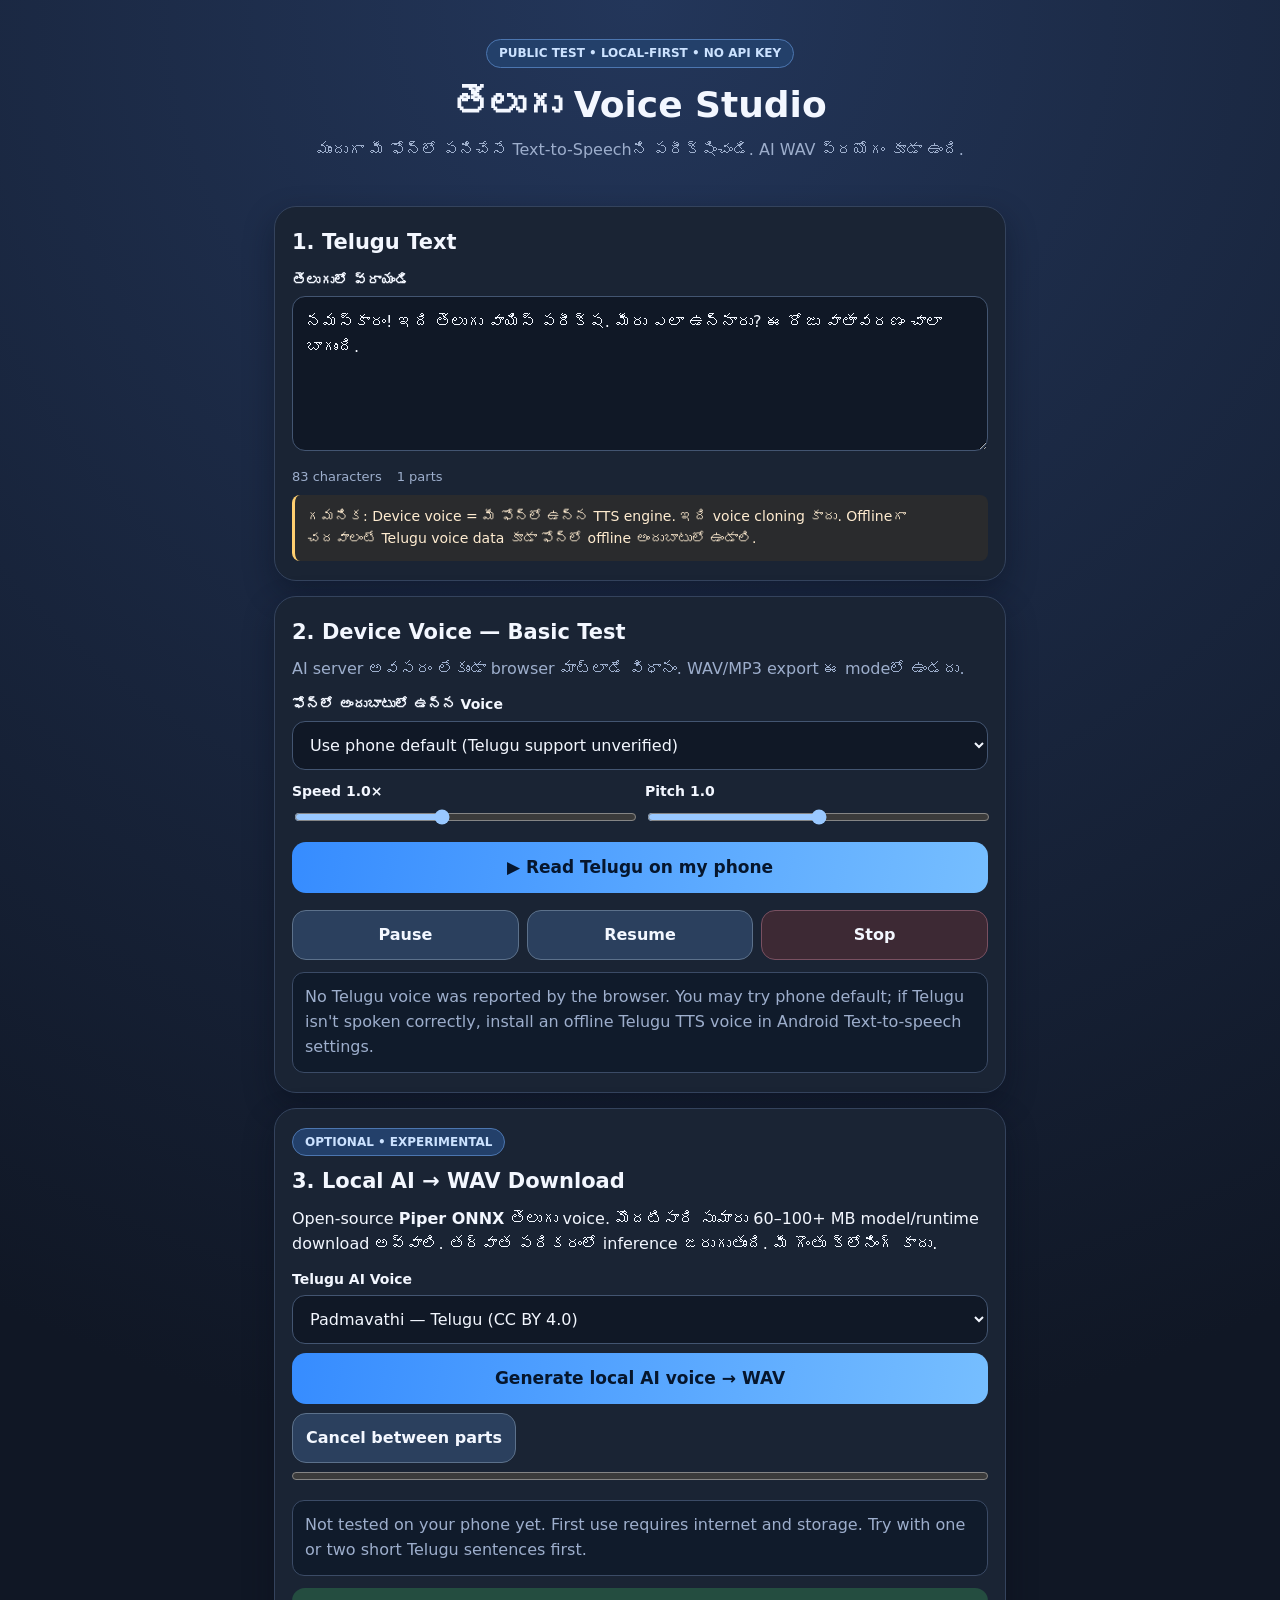
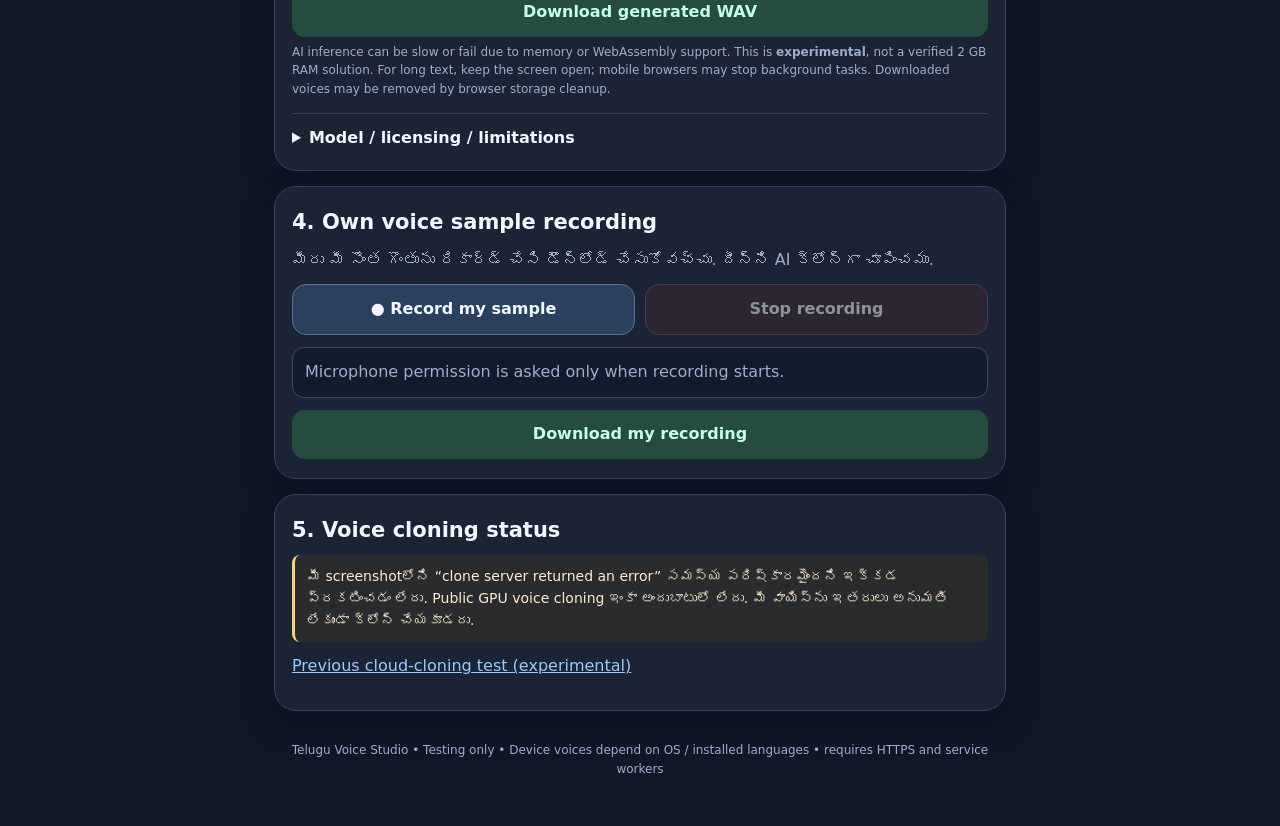
==== voice-testing/offline.html @ be3ef103 "Add local-first Telugu Voice Studio with device speech and experimental Piper WAV model" ====
<!doctype html>
<html lang="te">
<head>
<meta charset="utf-8"><meta name="viewport" content="width=device-width, initial-scale=1, viewport-fit=cover">
<meta name="theme-color" content="#101725"><meta name="description" content="Telugu speech on your own phone. Optional experimental local Piper AI WAV synthesis. No API key.">
<title>Telugu Voice Studio — Local AI Test</title>
<link rel="manifest" href="./manifest.webmanifest">
<style>
:root{color-scheme:dark;--bg:#101725;--pane:#1a2434;--text:#f3f7ff;--dim:#9daecc;--line:#34435d;--blue:#61a9ff;--green:#92e0b4;--red:#ff9999}
*{box-sizing:border-box}body{margin:0;font:16px/1.55 system-ui,"Noto Sans Telugu",sans-serif;background:radial-gradient(circle at top,#23365a,var(--bg) 58%);color:var(--text)}
main{width:min(760px,100%);padding:18px 14px 48px;margin:auto}
header{text-align:center;padding:21px 4px 16px}h1{font-size:clamp(26px,5vw,36px);margin:0;font-weight:800}h2{font-size:21px;margin:0 0 9px}p{margin:6px 0 12px}.sub{color:var(--dim)}
.pill{display:inline-block;border:1px solid #4c76b0;background:#23406a;padding:4px 12px;border-radius:22px;font-size:12px;font-weight:700;color:#cce2ff;margin-bottom:9px}
.card{border:1px solid var(--line);background:var(--pane);border-radius:22px;padding:19px 17px;margin:15px 0;box-shadow:0 12px 30px #080d1966}
.note{background:#2a2b2d;border-left:3px solid #ffcf70;padding:11px 12px;border-radius:8px;color:#ffecd0;font-size:14px}
textarea,select,input[type=number],input[type=range]{width:100%;font:inherit}
textarea,select{border:1px solid #435571;border-radius:13px;background:#101826;color:var(--text);padding:13px;outline-offset:3px}
textarea{min-height:155px;resize:vertical}textarea:focus,select:focus{border-color:var(--blue)}
label{display:block;font-weight:700;margin:11px 0 5px;font-size:14px}
.grid{display:grid;grid-template-columns:1fr 1fr;gap:10px}.stats{display:flex;gap:15px;color:var(--dim);font-size:13px;margin:8px 0}
button,a.action{font:inherit;font-weight:750;cursor:pointer;border:1px solid #5c718b;border-radius:14px;padding:12px 13px;background:#2b405e;color:#f3f7ff;text-align:center}
button:disabled{opacity:.52;cursor:not-allowed}button.primary{background:linear-gradient(100deg,#368cff,#76beff);border:0;color:#06162d;width:100%;font-size:17px;margin:9px 0}
button.secondary{background:#163f36;border-color:#296f5c}button.danger{background:#3d2934;border-color:#795061}
.actions{display:grid;grid-template-columns:repeat(3,1fr);gap:8px;margin:8px 0}
.status{padding:12px;background:#101b2b;border:1px solid #3b4b66;border-radius:12px;color:var(--dim);white-space:pre-wrap;overflow-wrap:anywhere;margin-top:12px}
.status.error{border-color:#b65e6a;color:var(--red)}.status.ok{border-color:#459373;color:var(--green)}
small,.mini{font-size:12px;color:var(--dim)}a{color:#98caff}.dl{display:block;margin-top:12px;text-align:center;font-weight:800;border-radius:13px;background:#244d40;color:#c4ffe7;padding:12px;text-decoration:none}audio{width:100%;margin-top:11px}details{border-top:1px solid #34435d;margin-top:15px;padding-top:12px}summary{cursor:pointer;font-weight:700}
.progress{width:100%}footer{padding-top:15px;text-align:center;color:var(--dim);font-size:12px}
@media(max-width:380px){.actions{grid-template-columns:1fr}.grid{grid-template-columns:1fr}}
</style>
</head>
<body><main>
<header><div class="pill">PUBLIC TEST • LOCAL-FIRST • NO API KEY</div><h1>తెలుగు Voice Studio</h1><p class="sub">ముందుగా మీ ఫోన్‌లో పనిచేసే Text-to-Speechని పరీక్షించండి. AI WAV ప్రయోగం కూడా ఉంది.</p></header>
<section class="card">
<h2>1. Telugu Text</h2>
<label for="text">తెలుగులో వ్రాయండి</label>
<textarea id="text" spellcheck="false" placeholder="నమస్కారం! తెలుగు వాయిస్ పరీక్షకు స్వాగతం.">నమస్కారం! ఇది తెలుగు వాయిస్ పరీక్ష. మీరు ఎలా ఉన్నారు? ఈ రోజు వాతావరణం చాలా బాగుంది.</textarea>
<div class="stats"><span id="chars">0 characters</span><span id="pieces">0 parts</span></div>
<div class="note">గమనిక: Device voice = మీ ఫోన్‌లో ఉన్న TTS engine. ఇది voice cloning కాదు. Offlineగా చదవాలంటే Telugu voice data కూడా ఫోన్‌లో offline అందుబాటులో ఉండాలి.</div>
</section>
<section class="card">
<h2>2. Device Voice — Basic Test</h2>
<p class="sub">AI server అవసరం లేకుండా browser మాట్లాడే విధానం. WAV/MP3 export ఈ modeలో ఉండదు.</p>
<label for="voices">ఫోన్‌లో అందుబాటులో ఉన్న Voice</label>
<select id="voices"><option value="">Detecting voices...</option></select>
<div class="grid">
<div><label for="rate">Speed <span id="rateVal">1.0×</span></label><input id="rate" type="range" min="0.7" max="1.4" value="1" step="0.1"></div>
<div><label for="pitch">Pitch <span id="pitchVal">1.0</span></label><input id="pitch" type="range" min="0.7" max="1.3" value="1" step="0.1"></div>
</div>
<button id="devicePlay" class="primary" type="button">▶ Read Telugu on my phone</button>
<div class="actions"><button id="pause" type="button">Pause</button><button id="resume" type="button">Resume</button><button id="stop" class="danger" type="button">Stop</button></div>
<div class="status" id="deviceStatus" role="status">Checking browser speech support...</div>
</section>
<section class="card">
<div class="pill">OPTIONAL • EXPERIMENTAL</div>
<h2>3. Local AI → WAV Download</h2>
<p>Open-source <strong>Piper ONNX</strong> తెలుగు voice. మొదటిసారి సుమారు 60–100+ MB model/runtime download అవ్వాలి. తర్వాత పరికరంలో inference జరుగుతుంది. మీ గొంతు క్లోనింగ్ కాదు.</p>
<label for="model">Telugu AI Voice</label>
<select id="model">
<option value="padmavathi">Padmavathi — Telugu (CC BY 4.0)</option>
<option value="maya">Maya — Telugu (check individual dataset terms)</option>
</select>
<button id="aiMake" class="primary" type="button">Generate local AI voice → WAV</button>
<button id="aiCancel" type="button">Cancel between parts</button>
<progress id="aiProgress" class="progress" value="0" max="100"></progress>
<div id="aiStatus" class="status" role="status">Not tested on your phone yet. First use requires internet and storage. Try with one or two short Telugu sentences first.</div>
<audio id="aiAudio" controls hidden></audio>
<a id="aiDownload" class="dl" download="telugu-local-ai.wav" hidden>Download generated WAV</a>
<p class="mini">AI inference can be slow or fail due to memory or WebAssembly support. This is <strong>experimental</strong>, not a verified 2 GB RAM solution. For long text, keep the screen open; mobile browsers may stop background tasks. Downloaded voices may be removed by browser storage cleanup.</p>
<details><summary>Model / licensing / limitations</summary>
<p class="mini">Padmavathi model: <a href="https://huggingface.co/rhasspy/piper-voices/tree/main/te/te_IN/padmavathi/medium" target="_blank" rel="noopener">rhasspy/piper-voices</a>; its dataset is CC BY 4.0. Inference depends on third-party Piper ONNX, espeak-ng WASM and onnxruntime-web. The files are downloaded to your browser, not the app owner's server. Use only voices you are entitled to use.</p></details>
</section>
<section class="card">
<h2>4. Own voice sample recording</h2>
<p class="sub">మీరు మీ సొంత గొంతును రికార్డ్ చేసి డౌన్‌లోడ్ చేసుకోవచ్చు. దీన్ని AI క్లోన్‌గా చూపించము.</p>
<div class="grid"><button id="recStart" type="button">● Record my sample</button><button id="recStop" class="danger" type="button" disabled>Stop recording</button></div>
<div id="recStatus" class="status">Microphone permission is asked only when recording starts.</div>
<audio id="recAudio" controls hidden></audio><a id="recDownload" class="dl" hidden>Download my recording</a>
</section>
<section class="card"><h2>5. Voice cloning status</h2>
<p class="note">మీ screenshotలోని “clone server returned an error” సమస్య పరిష్కారమైందని ఇక్కడ ప్రకటించడం లేదు. Public GPU voice cloning ఇంకా అందుబాటులో లేదు. మీ వాయిస్‌ను ఇతరులు అనుమతి లేకుండా క్లోన్ చేయకూడదు.</p>
<p><a href="./index.html">Previous cloud-cloning test (experimental)</a></p>
</section>
<footer>Telugu Voice Studio • Testing only • Device voices depend on OS / installed languages • <span id="swStatus">Offline page cache: checking</span></footer>
</main>
<script>
(function(){
"use strict";
const $=id=>document.getElementById(id), synth=window.speechSynthesis;
let allVoices=[],running=false,runId=0,queue=[],idx=0,recording=null,stream=null,recChunks=[],aiCancelled=false,aiEngine=null,aiName="",aiUrl="",recUrl="";
const set=(id,s,kind)=>{const e=$(id);e.textContent=s;e.className="status"+(kind?" "+kind:"")};
const text=()=>$("text").value.trim();
function splitText(value,limit){
 const parts=[],sentences=value.replace(/\r/g,"").split(/(?<=[.!?।॥\n])\s*/u).filter(Boolean);
 let current="";
 for(let sentence of sentences){
  while(sentence.length>limit){let cut=sentence.lastIndexOf(" ",limit);if(cut<limit/3)cut=limit;const part=sentence.slice(0,cut).trim();if(current){parts.push(current);current=""}if(part)parts.push(part);sentence=sentence.slice(cut).trim()}
  if(!sentence)continue;
  if((current+" "+sentence).trim().length>limit){if(current)parts.push(current);current=sentence}else current=(current+" "+sentence).trim();
 }
 if(current)parts.push(current);
 return parts.filter(Boolean);
}
function updateStats(){$("chars").textContent=text().length+" characters";$("pieces").textContent=splitText(text(),155).length+" parts"}
$("text").addEventListener("input",updateStats);updateStats();
function findVoices(){
 if(!synth){set("deviceStatus","Web Speech synthesis is unavailable in this browser.","error");$("devicePlay").disabled=true;return}
 allVoices=synth.getVoices();
 const v=$("voices"),previous=v.value;v.innerHTML="";
 const tel=allVoices.filter(x=>(x.lang||"").toLowerCase().startsWith("te"));
 const choices=tel.length?tel:allVoices;
 if(!choices.length)v.add(new Option("Use phone default (Telugu support unverified)",""));
 else choices.forEach(x=>v.add(new Option(x.name+" — "+x.lang+(x.localService?" (local)":" (may need internet)"),x.voiceURI)));
 if([...v.options].some(x=>x.value===previous))v.value=previous;
 if(tel.length)set("deviceStatus",tel.length+" Telugu voice(s) found. Test internet off to verify genuine offline support.","ok");
 else set("deviceStatus","No Telugu voice was reported by the browser. You may try phone default; if Telugu isn't spoken correctly, install an offline Telugu TTS voice in Android Text-to-speech settings.");
}
if(synth){findVoices();synth.addEventListener?.("voiceschanged",findVoices);setTimeout(findVoices,800);setTimeout(findVoices,2000)}
$("rate").oninput=()=>{$("rateVal").textContent=Number($("rate").value).toFixed(1)+"×"};
$("pitch").oninput=()=>{$("pitchVal").textContent=Number($("pitch").value).toFixed(1)};
function speakNext(id){
 if(id!==runId)return;
 if(idx>=queue.length){running=false;set("deviceStatus","Finished reading "+queue.length+" parts.","ok");return}
 const msg=new SpeechSynthesisUtterance(queue[idx]);msg.lang="te-IN";
 const chosen=allVoices.find(x=>x.voiceURI===$("voices").value);
 if(chosen)msg.voice=chosen;
 msg.rate=Number($("rate").value);msg.pitch=Number($("pitch").value);
 msg.onend=()=>{if(id!==runId)return;idx++;speakNext(id)};
 msg.onerror=e=>{if(id!==runId)return;running=false;set("deviceStatus","Device TTS stopped: "+(e.error||"unknown")+" . Check Telugu language data and offline voice settings.","error")};
 set("deviceStatus","Reading part "+(idx+1)+" / "+queue.length+" via device TTS.");
 synth.speak(msg);
}
$("devicePlay").onclick=()=>{
 if(!synth)return;if(!text()){set("deviceStatus","Enter text first.","error");return}
 ++runId;synth.cancel();queue=splitText(text(),145);idx=0;running=true;speakNext(runId)
};
$("pause").onclick=()=>{if(synth&&running){synth.pause();set("deviceStatus","Paused.")}};
$("resume").onclick=()=>{if(synth){synth.resume();set("deviceStatus","Resumed.")}};
$("stop").onclick=()=>{++runId;running=false;synth?.cancel();set("deviceStatus","Stopped.")};
const CDN="https://cdn.jsdelivr.net/gh/piper-tts/piper-tts.github.io@main/";
const MODEL="https://huggingface.co/rhasspy/piper-voices/resolve/main/te/te_IN/";
let phModule=null,phOutput=[],cachedEngine=null,phonemizerPromise=null;
function script(url){return new Promise((resolve,reject)=>{const s=document.createElement("script");s.src=url;s.onload=resolve;s.onerror=()=>reject(Error("Could not load: "+url));document.head.appendChild(s)})}
async function libs(){
 if(window.ort&&window.createPiperPhonemize)return;
 set("aiStatus","Downloading speech runtime: ONNX and Telugu phonemizer (first use requires internet).");
 await script(CDN+"vendor/ort/ort.wasm.min.js");await script(CDN+"vendor/phonemize/piper_phonemize.js");
 window.ort.env.wasm.wasmPaths=CDN+"vendor/ort/";window.ort.env.wasm.numThreads=1;
}
async function phonemizer(){
 if(phonemizerPromise)return phonemizerPromise;
 phonemizerPromise=window.createPiperPhonemize({
  locateFile:name=>CDN+"vendor/phonemize/"+name,
  print:line=>{try{phOutput.push(JSON.parse(line))}catch{}},
  printErr:line=>console.warn("Phonemizer:",line)
 });
 return phonemizerPromise;
}
async function engine(name){
 if(aiEngine&&aiName===name)return aiEngine;
 const base=name==="maya"?"maya/medium/te_IN-maya-medium":"padmavathi/medium/te_IN-padmavathi-medium";
 const path=MODEL+base;set("aiStatus","Downloading Telugu "+name+" model (~63 MB). Do not close the page.");
 const [r,c]=await Promise.all([fetch(path+".onnx"),fetch(path+".onnx.json")]);
 if(!r.ok||!c.ok)throw Error("Piper model download failed: "+r.status+" / "+c.status);
 const [buf,cfg]=await Promise.all([r.arrayBuffer(),c.json()]);
 const session=await window.ort.InferenceSession.create(new Uint8Array(buf),{executionProviders:["wasm"]});
 if(aiEngine){try{await aiEngine.session.release()}catch{}}
 aiName=name;aiEngine={session,cfg,rate:cfg.audio?.sample_rate||22050};return aiEngine;
}
async function inferSpeech(chunk,e){
 const mod=await phonemizer();phOutput=[];
 const rc=mod.callMain(["--espeak_data","/espeak-ng-data","--language",e.cfg.espeak?.voice||"te","--input",JSON.stringify([{text:chunk}])]);
 if(rc!==0||!phOutput.length||!phOutput[0].phoneme_ids)throw Error("Telugu phonemizer did not return phoneme IDs.");
 const ids=phOutput[0].phoneme_ids;
 if(!ids.length)throw Error("No phonemes for this text.");
 const feed={
  input:new window.ort.Tensor("int64",BigInt64Array.from(ids.map(BigInt)),[1,ids.length]),
  input_lengths:new window.ort.Tensor("int64",BigInt64Array.from([BigInt(ids.length)]),[1]),
  scales:new window.ort.Tensor("float32",new Float32Array([0.667,1,0.8]),[3])
 };
 const result=await e.session.run(feed);const key=Object.keys(result)[0];return result.output?.data||result[key].data;
}
function wavHeader(samples,rate){
 const b=new ArrayBuffer(44),v=new DataView(b),w=(p,s)=>{for(let j=0;j<s.length;j++)v.setUint8(p+j,s.charCodeAt(j))};
 w(0,"RIFF");v.setUint32(4,36+samples*2,true);w(8,"WAVE");w(12,"fmt ");
 v.setUint32(16,16,true);v.setUint16(20,1,true);v.setUint16(22,1,true);
 v.setUint32(24,rate,true);v.setUint32(28,rate*2,true);v.setUint16(32,2,true);v.setUint16(34,16,true);
 w(36,"data");v.setUint32(40,samples*2,true);return b;
}
function toPcm(samples){const b=new ArrayBuffer(samples.length*2),v=new DataView(b);for(let i=0;i<samples.length;i++)v.setInt16(i*2,Math.max(-1,Math.min(1,samples[i]))*32767,true);return b}
$("aiCancel").onclick=()=>{aiCancelled=true;set("aiStatus","Cancel requested. The current chunk may finish first.")};
$("aiMake").onclick=async()=>{
 if(!text()){set("aiStatus","Enter Telugu text first.","error");return}
 if(text().length>18000){set("aiStatus","Very long input. Split into smaller scripts (up to 18,000 characters each) to avoid phone memory issues.","error");return}
 aiCancelled=false;$("aiMake").disabled=true;$("aiAudio").hidden=true;$("aiDownload").hidden=true;$("aiProgress").value=0;
 try{
  if("serviceWorker" in navigator)await navigator.serviceWorker.ready;
  await libs();const e=await engine($("model").value);await phonemizer();
  const parts=splitText(text(),125),pcmParts=[];let total=0;
  for(let i=0;i<parts.length;i++){
   if(aiCancelled)throw Error("Cancelled between parts; no incomplete WAV was exported.");
   set("aiStatus","Local AI inference: "+(i+1)+"/"+parts.length+" parts. Keep screen awake. Audio remains on this device.");
   const samples=await inferSpeech(parts[i],e);pcmParts.push(toPcm(samples));total+=samples.length;
   if(i!==parts.length-1){pcmParts.push(new Uint8Array(Math.round(e.rate*.16)*2));total+=Math.round(e.rate*.16)}
   $("aiProgress").value=Math.round(100*(i+1)/parts.length);
   await new Promise(r=>setTimeout(r,20));
  }
  const blob=new Blob([wavHeader(total,e.rate),...pcmParts],{type:"audio/wav"});
  if(aiUrl)URL.revokeObjectURL(aiUrl);aiUrl=URL.createObjectURL(blob);
  $("aiAudio").src=aiUrl;$("aiAudio").hidden=false;$("aiDownload").href=aiUrl;$("aiDownload").hidden=false;
  set("aiStatus","Generated locally: "+Math.round(total/e.rate)+" seconds, WAV "+(blob.size/1048576).toFixed(1)+" MB. Play or download below.","ok");
 }catch(err){set("aiStatus","AI generation failed: "+(err?.message||String(err))+"\nTry Device Voice above, or check network/storage/phone RAM.","error")}
 finally{$("aiMake").disabled=false}
};
$("recStart").onclick=async()=>{
 if(!navigator.mediaDevices?.getUserMedia){set("recStatus","Microphone recording unavailable. HTTPS browser required.","error");return}
 try{
  stream=await navigator.mediaDevices.getUserMedia({audio:{echoCancellation:true,noiseSuppression:true}});
  recChunks=[];recording=new MediaRecorder(stream);recording.ondataavailable=e=>{if(e.data.size)recChunks.push(e.data)};
  recording.onstop=()=>{
   const blob=new Blob(recChunks,{type:recording.mimeType||"audio/webm"});
   if(recUrl)URL.revokeObjectURL(recUrl);recUrl=URL.createObjectURL(blob);
   $("recAudio").src=recUrl;$("recAudio").hidden=false;
   $("recDownload").href=recUrl;$("recDownload").download="my-original-voice."+(blob.type.includes("mp4")?"m4a":"webm");$("recDownload").hidden=false;
   set("recStatus","Saved YOUR ORIGINAL recording. This is not cloned audio.","ok");
   stream?.getTracks().forEach(t=>t.stop());$("recStart").disabled=false;$("recStop").disabled=true;
  };
  recording.start();$("recStart").disabled=true;$("recStop").disabled=false;
  set("recStatus","Recording your microphone locally. Tap Stop to finish.");
 }catch(err){set("recStatus","Cannot record: "+(err?.message||String(err)),"error")}
};
$("recStop").onclick=()=>{if(recording?.state==="recording")recording.stop()};
if("serviceWorker" in navigator&&location.protocol==="https:"){
 navigator.serviceWorker.register("./sw.js").then(()=>{ $("swStatus").textContent="page cache enabled (model cache depends on storage and download)" }).catch(e=>{$("swStatus").textContent="cache unavailable: "+e.message});
}else $("swStatus").textContent="requires HTTPS and service workers";
})();
</script>
</body></html>
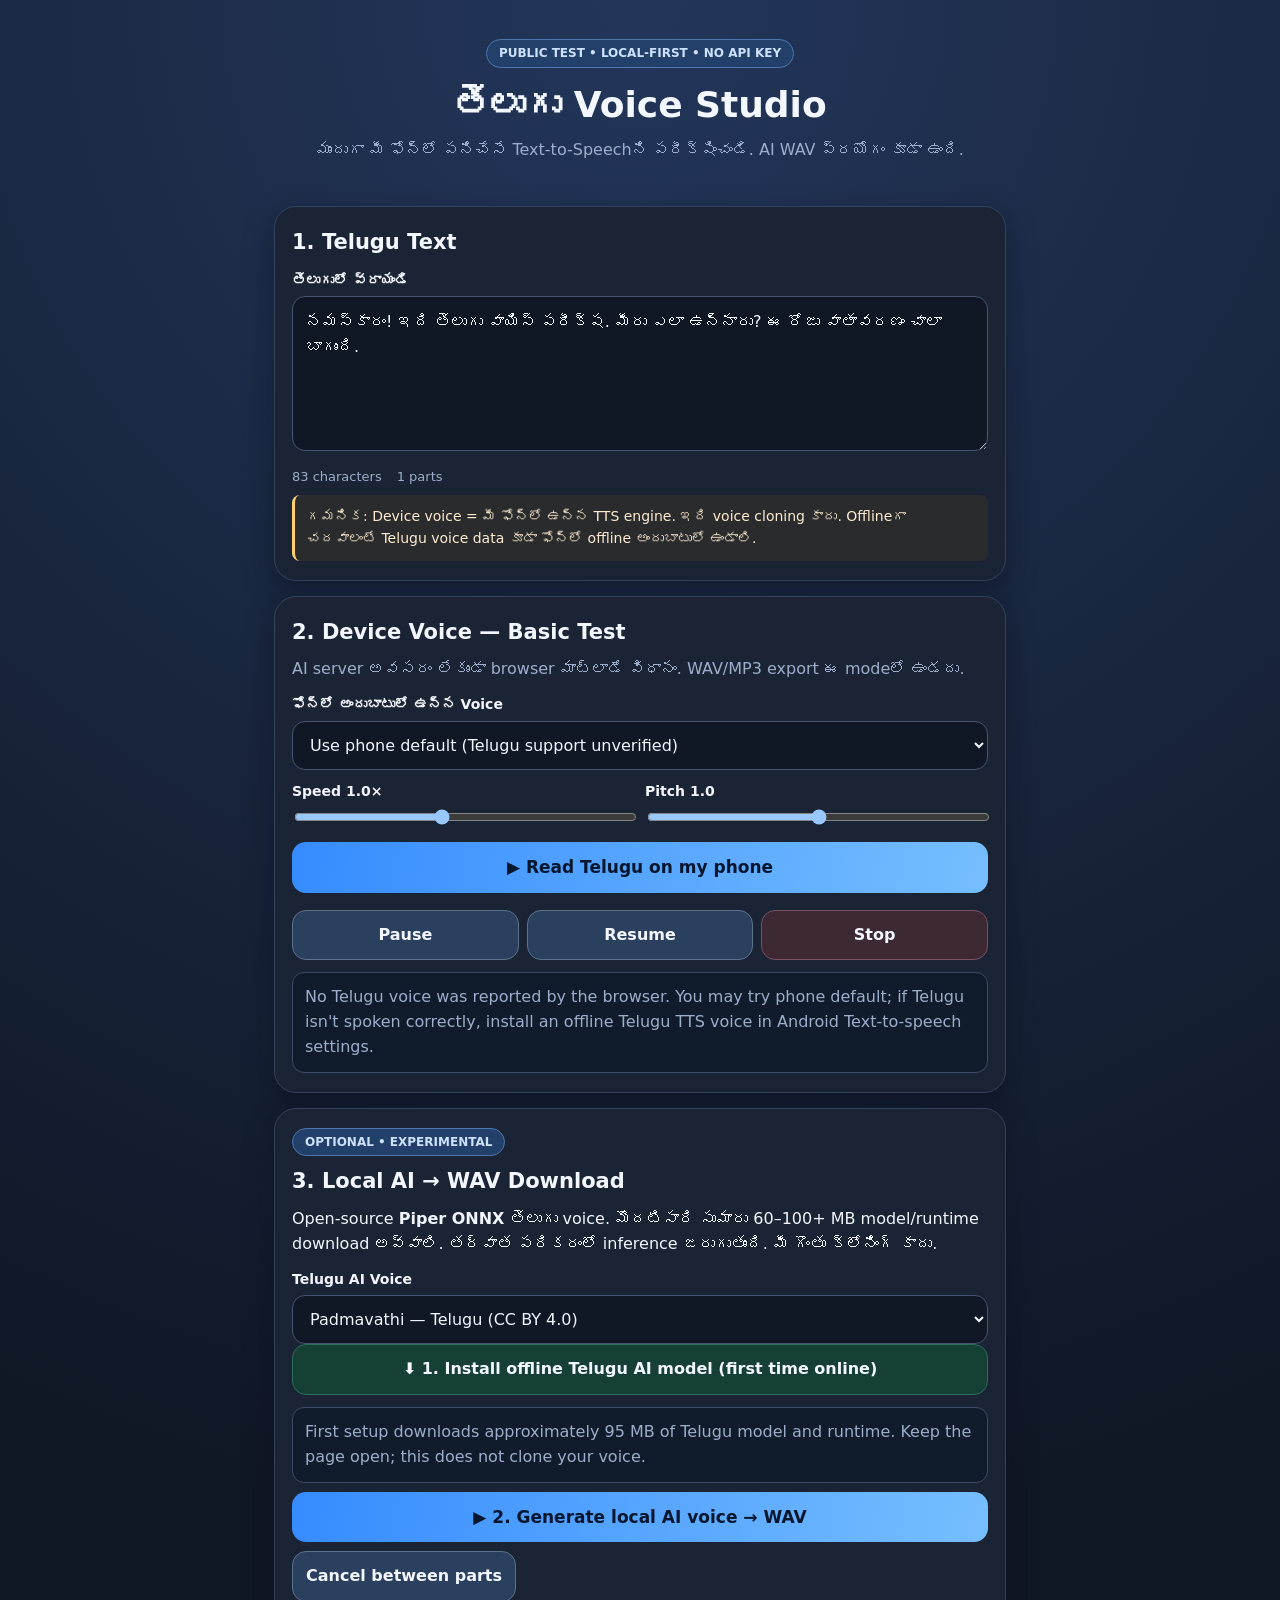
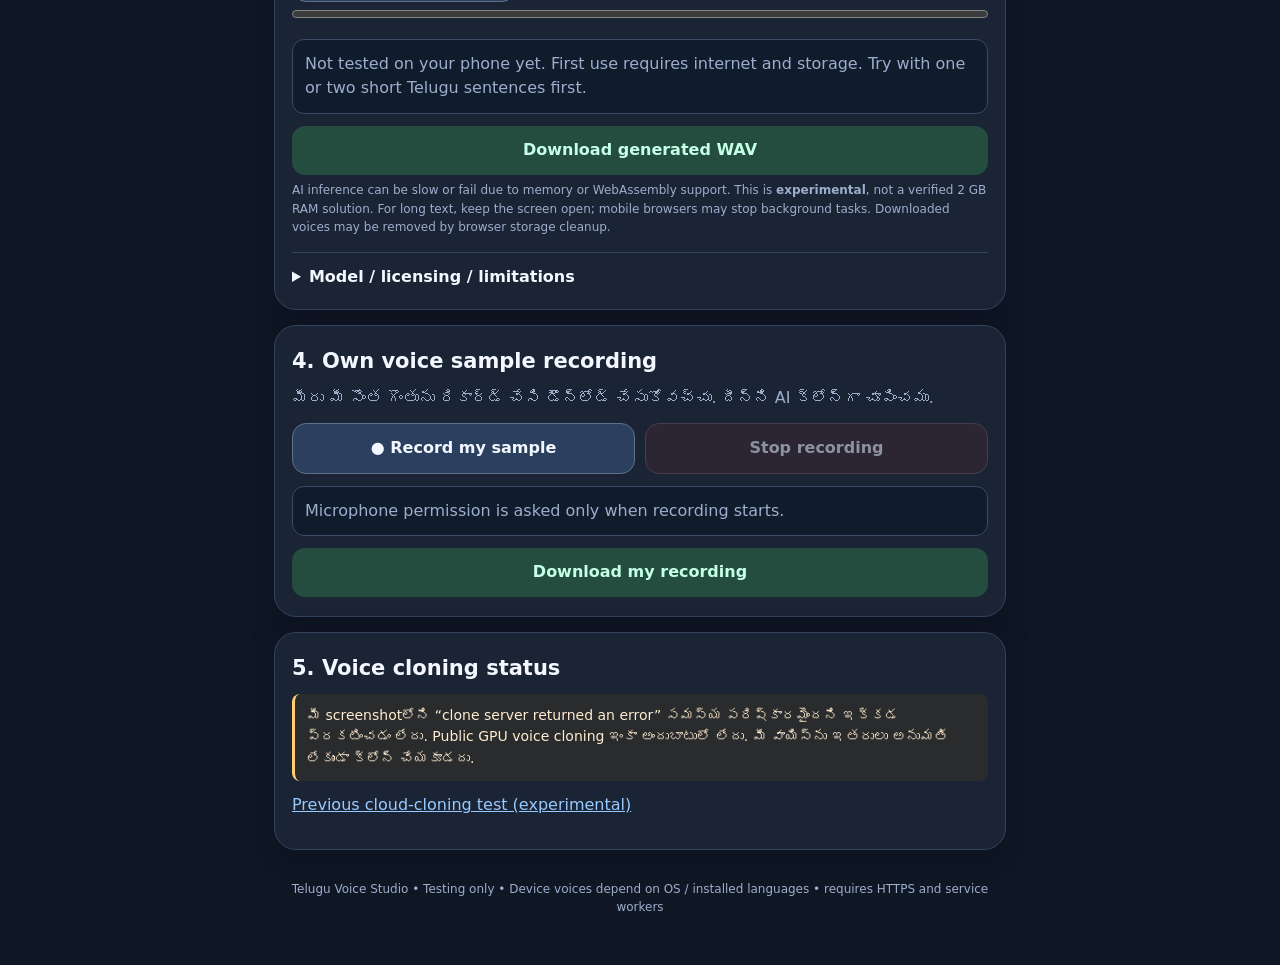
==== commit f152fa8f: "Add user-triggered on-device Telugu Piper model and runtime download to CacheStorage" ====
--- a/voice-testing/offline.html
+++ b/voice-testing/offline.html
@@ -60,7 +60,9 @@
 <option value="padmavathi">Padmavathi — Telugu (CC BY 4.0)</option>
 <option value="maya">Maya — Telugu (check individual dataset terms)</option>
 </select>
-<button id="aiMake" class="primary" type="button">Generate local AI voice → WAV</button>
+<button id="aiInstall" class="secondary" type="button" style="width:100%">⬇ 1. Install offline Telugu AI model (first time online)</button>
+<div id="installStatus" class="status" role="status">First setup downloads approximately 95 MB of Telugu model and runtime. Keep the page open; this does not clone your voice.</div>
+<button id="aiMake" class="primary" type="button">▶ 2. Generate local AI voice → WAV</button>
 <button id="aiCancel" type="button">Cancel between parts</button>
 <progress id="aiProgress" class="progress" value="0" max="100"></progress>
 <div id="aiStatus" class="status" role="status">Not tested on your phone yet. First use requires internet and storage. Try with one or two short Telugu sentences first.</div>
@@ -68,7 +70,7 @@
 <a id="aiDownload" class="dl" download="telugu-local-ai.wav" hidden>Download generated WAV</a>
 <p class="mini">AI inference can be slow or fail due to memory or WebAssembly support. This is <strong>experimental</strong>, not a verified 2 GB RAM solution. For long text, keep the screen open; mobile browsers may stop background tasks. Downloaded voices may be removed by browser storage cleanup.</p>
 <details><summary>Model / licensing / limitations</summary>
-<p class="mini">Padmavathi model: <a href="https://huggingface.co/rhasspy/piper-voices/tree/main/te/te_IN/padmavathi/medium" target="_blank" rel="noopener">rhasspy/piper-voices</a>; its dataset is CC BY 4.0. Inference depends on third-party Piper ONNX, espeak-ng WASM and onnxruntime-web. The files are downloaded to your browser, not the app owner's server. Use only voices you are entitled to use.</p></details>
+<p class="mini">Padmavathi model: <a href="https://huggingface.co/rhasspy/piper-voices/tree/main/te/te_IN/padmavathi/medium" target="_blank" rel="noopener">rhasspy/piper-voices</a>; its dataset is CC BY 4.0. Inference depends on third-party Piper ONNX, espeak-ng WASM and onnxruntime-web. The model files are streamed to your browser; some hosts may not proxy model downloads, so cross-origin restrictions can prevent installation. Offline generation must be tested on your phone. Use only voices you are entitled to use.</p></details>
 </section>
 <section class="card">
 <h2>4. Own voice sample recording</h2>
@@ -79,7 +81,7 @@
 </section>
 <section class="card"><h2>5. Voice cloning status</h2>
 <p class="note">మీ screenshotలోని “clone server returned an error” సమస్య పరిష్కారమైందని ఇక్కడ ప్రకటించడం లేదు. Public GPU voice cloning ఇంకా అందుబాటులో లేదు. మీ వాయిస్‌ను ఇతరులు అనుమతి లేకుండా క్లోన్ చేయకూడదు.</p>
-<p><a href="./index.html">Previous cloud-cloning test (experimental)</a></p>
+<p><a href="./online.html">Previous cloud-cloning test (experimental)</a></p>
 </section>
 <footer>Telugu Voice Studio • Testing only • Device voices depend on OS / installed languages • <span id="swStatus">Offline page cache: checking</span></footer>
 </main>
@@ -138,8 +140,46 @@
 $("resume").onclick=()=>{if(synth){synth.resume();set("deviceStatus","Resumed.")}};
 $("stop").onclick=()=>{++runId;running=false;synth?.cancel();set("deviceStatus","Stopped.")};
 const CDN="https://cdn.jsdelivr.net/gh/piper-tts/piper-tts.github.io@main/";
-const MODEL="https://huggingface.co/rhasspy/piper-voices/resolve/main/te/te_IN/";
+const MODEL=location.hostname.endsWith(".workers.dev")?"/models/":"https://huggingface.co/rhasspy/piper-voices/resolve/main/te/te_IN/";
 let phModule=null,phOutput=[],cachedEngine=null,phonemizerPromise=null;
+const OFFLINE_CACHE="telugu-voice-local-v1";
+function offlineAssets(name){
+  const base=name==="maya"?"maya/medium/te_IN-maya-medium":"padmavathi/medium/te_IN-padmavathi-medium";
+  return [
+    CDN+"vendor/ort/ort.wasm.min.js",
+    CDN+"vendor/ort/ort-wasm-simd.wasm",
+    CDN+"vendor/ort/ort-wasm.wasm",
+    CDN+"vendor/phonemize/piper_phonemize.js",
+    CDN+"vendor/phonemize/piper_phonemize.wasm",
+    CDN+"vendor/phonemize/piper_phonemize.data",
+    MODEL+base+".onnx.json",MODEL+base+".onnx"
+  ];
+}
+async function savedOrNetwork(url){
+  try{const c=await caches.open(OFFLINE_CACHE);const hit=await c.match(url);if(hit)return hit;}catch(e){}
+  return fetch(url);
+}
+$("aiInstall").onclick=async()=>{
+  const b=$("aiInstall");b.disabled=true;
+  try{
+    if(!navigator.onLine)throw Error("Connect to the internet for the first download");
+    if(!("caches" in window)||!("serviceWorker" in navigator))throw Error("Offline cache unavailable. Use Chrome over HTTPS.");
+    await navigator.serviceWorker.ready;
+    if(navigator.storage?.persist)try{await navigator.storage.persist()}catch(e){}
+    const c=await caches.open(OFFLINE_CACHE), assets=offlineAssets($("model").value);
+    for(let i=0;i<assets.length;i++){
+      const url=assets[i];
+      $("installStatus").textContent="Downloading "+(i+1)+"/"+assets.length+": "+(url.endsWith(".onnx")?"Telugu model ~63.5 MB":url.split("/").pop());
+      if(await c.match(url))continue;
+      const res=await fetch(url);
+      if(!res.ok)throw Error("HTTP "+res.status+" from "+url);
+      await c.put(url,res.clone());
+    }
+    $("installStatus").textContent="MODEL DOWNLOADED. Reload this page once, turn off mobile data/Wi-Fi, then Generate local AI → WAV. Storage cleanup may erase cached files.";
+  }catch(err){
+    $("installStatus").textContent="Download failed — offline mode NOT installed: "+(err?.message||String(err))+". Retry when online.";
+  }finally{b.disabled=false;}
+};
 function script(url){return new Promise((resolve,reject)=>{const s=document.createElement("script");s.src=url;s.onload=resolve;s.onerror=()=>reject(Error("Could not load: "+url));document.head.appendChild(s)})}
 async function libs(){
  if(window.ort&&window.createPiperPhonemize)return;
@@ -160,7 +200,7 @@
  if(aiEngine&&aiName===name)return aiEngine;
  const base=name==="maya"?"maya/medium/te_IN-maya-medium":"padmavathi/medium/te_IN-padmavathi-medium";
  const path=MODEL+base;set("aiStatus","Downloading Telugu "+name+" model (~63 MB). Do not close the page.");
- const [r,c]=await Promise.all([fetch(path+".onnx"),fetch(path+".onnx.json")]);
+ const [r,c]=await Promise.all([savedOrNetwork(path+".onnx"),savedOrNetwork(path+".onnx.json")]);
  if(!r.ok||!c.ok)throw Error("Piper model download failed: "+r.status+" / "+c.status);
  const [buf,cfg]=await Promise.all([r.arrayBuffer(),c.json()]);
  const session=await window.ort.InferenceSession.create(new Uint8Array(buf),{executionProviders:["wasm"]});
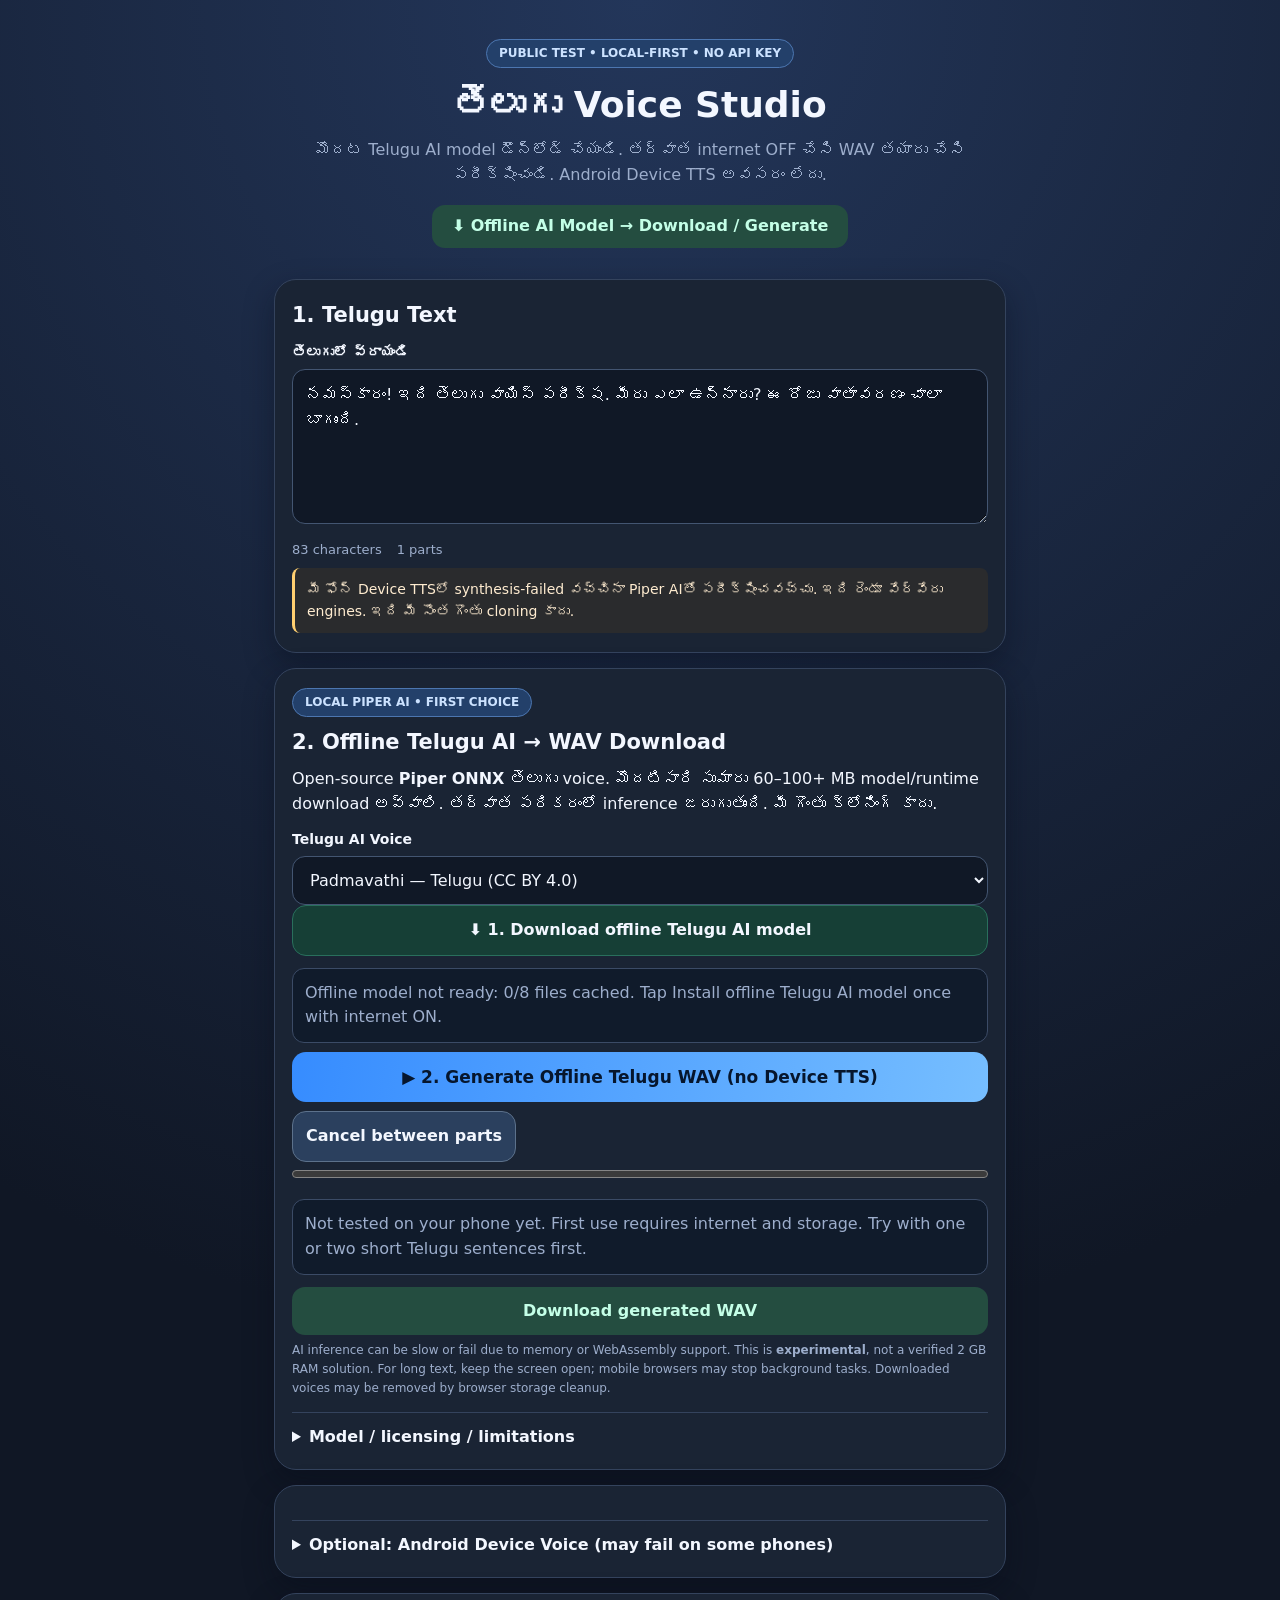
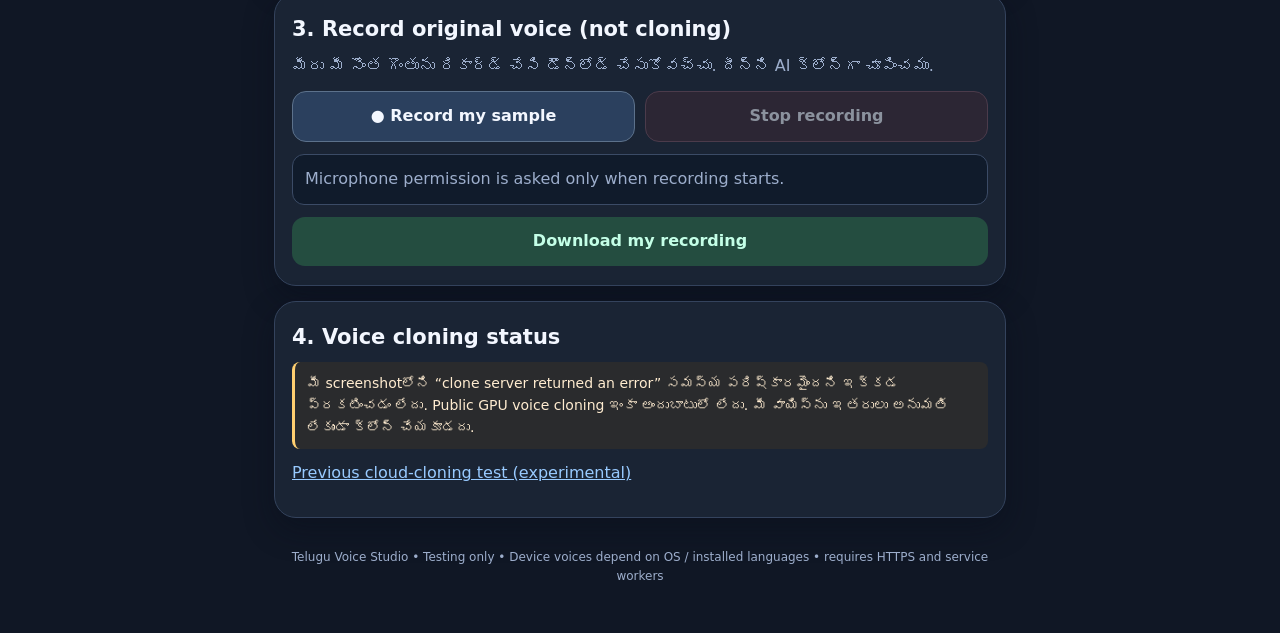
==== commit 9082d2d0: "Make Piper offline AI primary; collapse failing Android Device TTS; show install cache readiness" ====
--- a/voice-testing/offline.html
+++ b/voice-testing/offline.html
@@ -30,16 +30,38 @@
 </style>
 </head>
 <body><main>
-<header><div class="pill">PUBLIC TEST • LOCAL-FIRST • NO API KEY</div><h1>తెలుగు Voice Studio</h1><p class="sub">ముందుగా మీ ఫోన్‌లో పనిచేసే Text-to-Speechని పరీక్షించండి. AI WAV ప్రయోగం కూడా ఉంది.</p></header>
+<header><div class="pill">PUBLIC TEST • LOCAL-FIRST • NO API KEY</div><h1>తెలుగు Voice Studio</h1><p class="sub">మొదట Telugu AI model డౌన్‌లోడ్ చేయండి. తర్వాత internet OFF చేసి WAV తయారు చేసి పరీక్షించండి. Android Device TTS అవసరం లేదు.</p><div style="display:flex;justify-content:center"><a class="dl" href="#offline-ai" style="display:inline-block;padding:9px 20px;margin:5px 0 0">⬇ Offline AI Model → Download / Generate</a></div></header>
 <section class="card">
 <h2>1. Telugu Text</h2>
 <label for="text">తెలుగులో వ్రాయండి</label>
 <textarea id="text" spellcheck="false" placeholder="నమస్కారం! తెలుగు వాయిస్ పరీక్షకు స్వాగతం.">నమస్కారం! ఇది తెలుగు వాయిస్ పరీక్ష. మీరు ఎలా ఉన్నారు? ఈ రోజు వాతావరణం చాలా బాగుంది.</textarea>
 <div class="stats"><span id="chars">0 characters</span><span id="pieces">0 parts</span></div>
-<div class="note">గమనిక: Device voice = మీ ఫోన్‌లో ఉన్న TTS engine. ఇది voice cloning కాదు. Offlineగా చదవాలంటే Telugu voice data కూడా ఫోన్‌లో offline అందుబాటులో ఉండాలి.</div>
+<div class="note">మీ ఫోన్ Device TTSలో synthesis-failed వచ్చినా Piper AIతో పరీక్షించవచ్చు. ఇది రెండూ వేర్వేరు engines. ఇది మీ సొంత గొంతు cloning కాదు.</div>
+</section>
+<section class="card" id="offline-ai">
+<div class="pill">LOCAL PIPER AI • FIRST CHOICE</div>
+<h2>2. Offline Telugu AI → WAV Download</h2>
+<p>Open-source <strong>Piper ONNX</strong> తెలుగు voice. మొదటిసారి సుమారు 60–100+ MB model/runtime download అవ్వాలి. తర్వాత పరికరంలో inference జరుగుతుంది. మీ గొంతు క్లోనింగ్ కాదు.</p>
+<label for="model">Telugu AI Voice</label>
+<select id="model">
+<option value="padmavathi">Padmavathi — Telugu (CC BY 4.0)</option>
+<option value="maya">Maya — Telugu (check individual dataset terms)</option>
+</select>
+<button id="aiInstall" class="secondary" type="button" style="width:100%">⬇ 1. Install offline Telugu AI model (first time online)</button>
+<div id="installStatus" class="status" role="status">Checking whether Telugu AI model is already installed…</div>
+<button id="aiMake" class="primary" type="button">▶ 2. Generate Offline Telugu WAV (no Device TTS)</button>
+<button id="aiCancel" type="button">Cancel between parts</button>
+<progress id="aiProgress" class="progress" value="0" max="100"></progress>
+<div id="aiStatus" class="status" role="status">Not tested on your phone yet. First use requires internet and storage. Try with one or two short Telugu sentences first.</div>
+<audio id="aiAudio" controls hidden></audio>
+<a id="aiDownload" class="dl" download="telugu-local-ai.wav" hidden>Download generated WAV</a>
+<p class="mini">AI inference can be slow or fail due to memory or WebAssembly support. This is <strong>experimental</strong>, not a verified 2 GB RAM solution. For long text, keep the screen open; mobile browsers may stop background tasks. Downloaded voices may be removed by browser storage cleanup.</p>
+<details><summary>Model / licensing / limitations</summary>
+<p class="mini">Padmavathi model: <a href="https://huggingface.co/rhasspy/piper-voices/tree/main/te/te_IN/padmavathi/medium" target="_blank" rel="noopener">rhasspy/piper-voices</a>; its dataset is CC BY 4.0. Inference depends on third-party Piper ONNX, espeak-ng WASM and onnxruntime-web. The model files are streamed to your browser; some hosts may not proxy model downloads, so cross-origin restrictions can prevent installation. Offline generation must be tested on your phone. Use only voices you are entitled to use.</p></details>
 </section>
 <section class="card">
-<h2>2. Device Voice — Basic Test</h2>
+<details><summary>Optional: Android Device Voice (may fail on some phones)</summary>
+<h2>Android Device Voice — Basic Test</h2>
 <p class="sub">AI server అవసరం లేకుండా browser మాట్లాడే విధానం. WAV/MP3 export ఈ modeలో ఉండదు.</p>
 <label for="voices">ఫోన్‌లో అందుబాటులో ఉన్న Voice</label>
 <select id="voices"><option value="">Detecting voices...</option></select>
@@ -50,36 +72,16 @@
 <button id="devicePlay" class="primary" type="button">▶ Read Telugu on my phone</button>
 <div class="actions"><button id="pause" type="button">Pause</button><button id="resume" type="button">Resume</button><button id="stop" class="danger" type="button">Stop</button></div>
 <div class="status" id="deviceStatus" role="status">Checking browser speech support...</div>
+</details>
 </section>
 <section class="card">
-<div class="pill">OPTIONAL • EXPERIMENTAL</div>
-<h2>3. Local AI → WAV Download</h2>
-<p>Open-source <strong>Piper ONNX</strong> తెలుగు voice. మొదటిసారి సుమారు 60–100+ MB model/runtime download అవ్వాలి. తర్వాత పరికరంలో inference జరుగుతుంది. మీ గొంతు క్లోనింగ్ కాదు.</p>
-<label for="model">Telugu AI Voice</label>
-<select id="model">
-<option value="padmavathi">Padmavathi — Telugu (CC BY 4.0)</option>
-<option value="maya">Maya — Telugu (check individual dataset terms)</option>
-</select>
-<button id="aiInstall" class="secondary" type="button" style="width:100%">⬇ 1. Install offline Telugu AI model (first time online)</button>
-<div id="installStatus" class="status" role="status">First setup downloads approximately 95 MB of Telugu model and runtime. Keep the page open; this does not clone your voice.</div>
-<button id="aiMake" class="primary" type="button">▶ 2. Generate local AI voice → WAV</button>
-<button id="aiCancel" type="button">Cancel between parts</button>
-<progress id="aiProgress" class="progress" value="0" max="100"></progress>
-<div id="aiStatus" class="status" role="status">Not tested on your phone yet. First use requires internet and storage. Try with one or two short Telugu sentences first.</div>
-<audio id="aiAudio" controls hidden></audio>
-<a id="aiDownload" class="dl" download="telugu-local-ai.wav" hidden>Download generated WAV</a>
-<p class="mini">AI inference can be slow or fail due to memory or WebAssembly support. This is <strong>experimental</strong>, not a verified 2 GB RAM solution. For long text, keep the screen open; mobile browsers may stop background tasks. Downloaded voices may be removed by browser storage cleanup.</p>
-<details><summary>Model / licensing / limitations</summary>
-<p class="mini">Padmavathi model: <a href="https://huggingface.co/rhasspy/piper-voices/tree/main/te/te_IN/padmavathi/medium" target="_blank" rel="noopener">rhasspy/piper-voices</a>; its dataset is CC BY 4.0. Inference depends on third-party Piper ONNX, espeak-ng WASM and onnxruntime-web. The model files are streamed to your browser; some hosts may not proxy model downloads, so cross-origin restrictions can prevent installation. Offline generation must be tested on your phone. Use only voices you are entitled to use.</p></details>
-</section>
-<section class="card">
-<h2>4. Own voice sample recording</h2>
+<h2>3. Record original voice (not cloning)</h2>
 <p class="sub">మీరు మీ సొంత గొంతును రికార్డ్ చేసి డౌన్‌లోడ్ చేసుకోవచ్చు. దీన్ని AI క్లోన్‌గా చూపించము.</p>
 <div class="grid"><button id="recStart" type="button">● Record my sample</button><button id="recStop" class="danger" type="button" disabled>Stop recording</button></div>
 <div id="recStatus" class="status">Microphone permission is asked only when recording starts.</div>
 <audio id="recAudio" controls hidden></audio><a id="recDownload" class="dl" hidden>Download my recording</a>
 </section>
-<section class="card"><h2>5. Voice cloning status</h2>
+<section class="card"><h2>4. Voice cloning status</h2>
 <p class="note">మీ screenshotలోని “clone server returned an error” సమస్య పరిష్కారమైందని ఇక్కడ ప్రకటించడం లేదు. Public GPU voice cloning ఇంకా అందుబాటులో లేదు. మీ వాయిస్‌ను ఇతరులు అనుమతి లేకుండా క్లోన్ చేయకూడదు.</p>
 <p><a href="./online.html">Previous cloud-cloning test (experimental)</a></p>
 </section>
@@ -159,6 +161,24 @@
   try{const c=await caches.open(OFFLINE_CACHE);const hit=await c.match(url);if(hit)return hit;}catch(e){}
   return fetch(url);
 }
+async function checkOfflineInstall(){
+  try{
+    const c=await caches.open(OFFLINE_CACHE),assets=offlineAssets($("model").value);
+    const present=await Promise.all(assets.map(url=>c.match(url)));
+    const count=present.filter(Boolean).length;
+    if(count===assets.length){
+      $("installStatus").textContent="✓ Telugu AI MODEL INSTALLED ("+count+"/"+assets.length+" files cached). You can turn off internet and tap Generate Offline Telugu WAV. Mobile browsers may clear cache later.";
+      $("aiInstall").textContent="✓ AI model installed — reinstall/check";
+    }else{
+      $("installStatus").textContent="Offline model not ready: "+count+"/"+assets.length+" files cached. Tap Install offline Telugu AI model once with internet ON.";
+      $("aiInstall").textContent="⬇ 1. Download offline Telugu AI model";
+    }
+  }catch(e){
+    $("installStatus").textContent="Cannot check model cache: "+e.message+". Use Chrome and permit storage.";
+  }
+}
+$("model").addEventListener("change",checkOfflineInstall);
+checkOfflineInstall();
 $("aiInstall").onclick=async()=>{
   const b=$("aiInstall");b.disabled=true;
   try{
@@ -175,7 +195,8 @@
       if(!res.ok)throw Error("HTTP "+res.status+" from "+url);
       await c.put(url,res.clone());
     }
-    $("installStatus").textContent="MODEL DOWNLOADED. Reload this page once, turn off mobile data/Wi-Fi, then Generate local AI → WAV. Storage cleanup may erase cached files.";
+    await checkOfflineInstall();
+    $("installStatus").textContent="✓ MODEL DOWNLOADED. Reload once, turn off mobile data/Wi-Fi, then Generate Offline Telugu WAV. Storage cleanup may erase cached files.";
   }catch(err){
     $("installStatus").textContent="Download failed — offline mode NOT installed: "+(err?.message||String(err))+". Retry when online.";
   }finally{b.disabled=false;}
